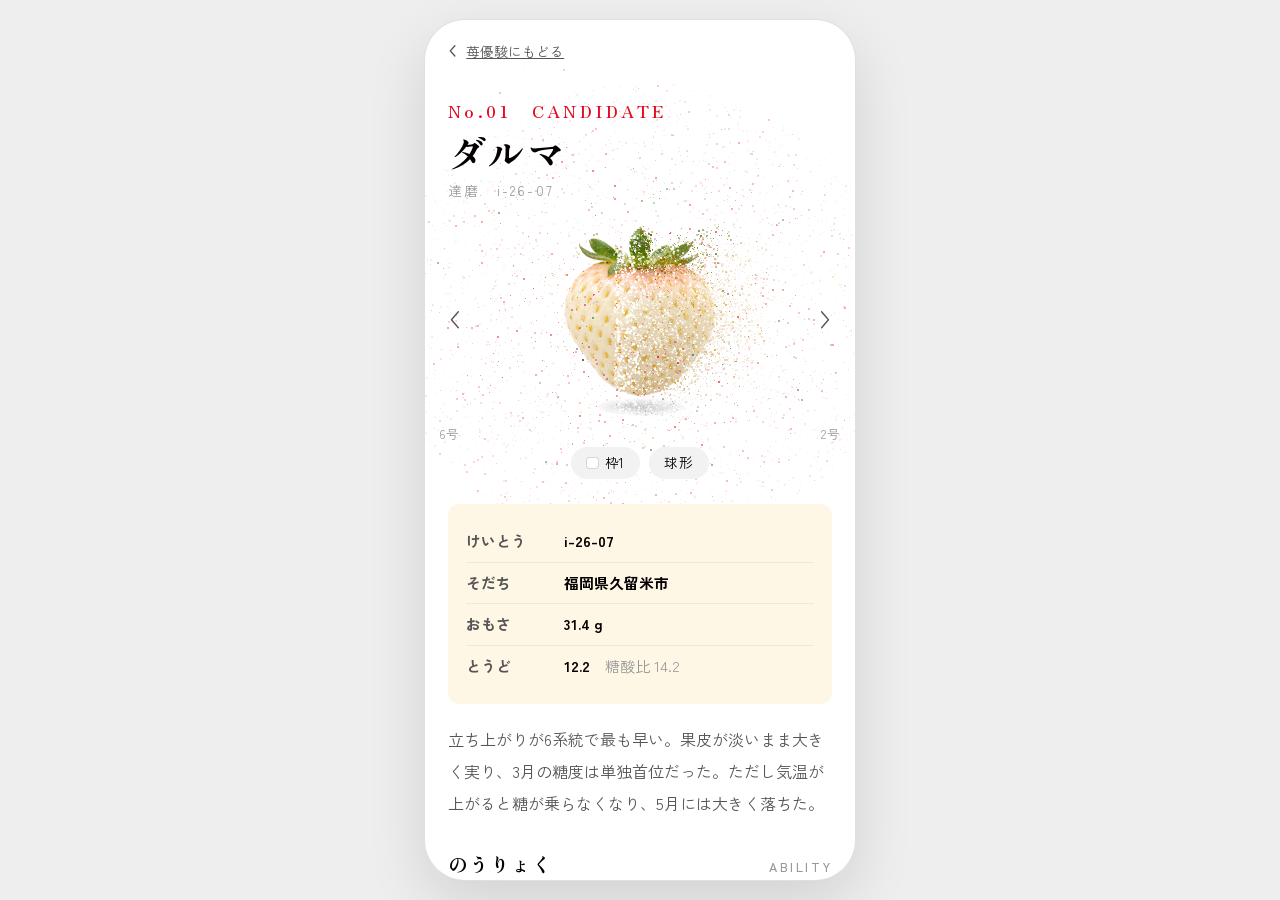
==== zukan.html @ 700eaa1a "新・いちご優駿へ全面更新：3〜5月のロングレース、順位推移タブ、いちご券 ・タイトルとタグラインを「新・いちご優駿／旬を、走り切れ。」に ・出走をダルマ・クロガネ・サクラ・カゼカオル・ミツシズク・ナデ" ====
<!DOCTYPE html>
<html lang="ja">
<head>
<meta charset="utf-8">
<meta name="viewport" content="width=device-width,initial-scale=1,viewport-fit=cover,maximum-scale=1">
<meta name="theme-color" content="#ffffff">
<title>いちごずかん ｜ 苺優駿</title>
<link rel="preconnect" href="https://fonts.googleapis.com"><link rel="preconnect" href="https://fonts.gstatic.com" crossorigin>
<link href="https://fonts.googleapis.com/css2?family=Zen+Old+Mincho:wght@700;900&family=Zen+Kaku+Gothic+New:wght@400;500;700;900&display=swap" rel="stylesheet">
<link rel="stylesheet" href="zukan.css?v=3">
</head>
<body>
<div id="shell">
  <canvas id="photo"></canvas><canvas id="field"></canvas>
  <a class="back" href="./"><svg viewBox="0 0 18 24"><path d="M12 3 4 12l8 9"/></svg>苺優駿にもどる</a>
  <div id="page"></div>
  <div id="toast"></div>
</div>
<script src="data.js?v=80"></script>
<script src="field.js?v=74"></script>
<script src="zukan.js?v=2"></script>
</body>
</html>
---- zukan.css ----
/* =========================================================================
   いちごずかん — ポケモン公式ずかんの実装を読んで、その組み方で作り直したもの
   写したのは「考え方」と寸法の作り方であって、ファイルではない。
     ・設計幅750px。全ての寸法を calc(100vw / 750 * N) で書く（本家は294箇所）
     ・能力値は連続バーではなく15個の角丸セグメント（幅18 / 高44 / 間隔9 / 半径8）
     ・空きは #f2f2f2、満ちは1色
     ・見出しラベルは固定幅170、値の帯が残りを埋める
   ========================================================================= */
:root{
  --u:calc(100vw / 750);            /* 設計幅750の1px */
  --ink:#040000; --g1:#555; --g2:#999; --g3:#ccc; --g4:#d9d9d9;
  --line:#e6e6e6; --base:#f2f2f2;
  --rd:#e40b20; --rd-d:#810813; --cream:#fff7e6;
  --sans:"Zen Kaku Gothic New","Hiragino Sans",sans-serif;
  --serif:"Zen Old Mincho",serif;
  --ez:cubic-bezier(.25,.46,.45,.94);
}
*{box-sizing:border-box;margin:0;padding:0;-webkit-tap-highlight-color:transparent}
html,body{height:100%}
body{background:#fff;color:var(--ink);font-family:var(--sans);line-height:1.8;
  -webkit-font-smoothing:antialiased;font-feature-settings:"palt" 1;overscroll-behavior:none}
button{font:inherit;color:inherit;background:none;border:0;cursor:pointer;touch-action:manipulation}
img{max-width:100%;display:block}

#shell{position:relative;width:100%;max-width:430px;margin:0 auto;min-height:100dvh;background:#fff}
@media(min-width:900px){
  body{display:flex;align-items:center;justify-content:center;background:#eee;padding:20px 0}
  #shell{min-height:0;height:min(900px,calc(100dvh - 40px));border-radius:40px;overflow-y:auto;
    box-shadow:0 0 0 1px #e0e0e0,0 22px 60px rgba(0,0,0,.12)}
  #shell::-webkit-scrollbar{display:none}
  :root{--u:calc(430px / 750)}
}
#photo,#field{position:fixed;inset:0;width:100%;height:100%;display:block;pointer-events:none;z-index:2}
@media(min-width:900px){#photo,#field{position:absolute}}

/* ── ヘッダ：番号と名前（本家は上に -140 引き上げて画像と重ねる） ── */
.head{position:relative;z-index:5;padding:calc(var(--u) * 44) calc(var(--u) * 40) 0}
.head .no{font-family:var(--serif);font-size:calc(var(--u) * 30);letter-spacing:.2em;color:var(--rd);font-weight:700}
.head .nm{font-family:var(--serif);font-size:calc(var(--u) * 66);font-weight:900;letter-spacing:.04em;line-height:1.2;margin-top:calc(var(--u) * 4)}
.head .kj{font-size:calc(var(--u) * 24);letter-spacing:.16em;color:var(--g2);margin-top:calc(var(--u) * 6)}

/* ── 図版：本家は width 450 を中央に、左右に前後ボタン ── */
.hero{position:relative;z-index:5;height:calc(var(--u) * 430);margin-top:calc(var(--u) * -10)}
.hero .stage{position:absolute;left:calc(var(--u) * 150);right:calc(var(--u) * 150);top:calc(var(--u) * 10);bottom:calc(var(--u) * 20)}
.arw{position:absolute;top:50%;margin-top:calc(var(--u) * -44);z-index:8;
  width:calc(var(--u) * 88);height:calc(var(--u) * 88);border-radius:50%;
  display:flex;align-items:center;justify-content:center;color:var(--g1);
  transition:background .2s var(--ez),transform .12s var(--ez)}
.arw:active{background:var(--base);transform:scale(.9)}
.arw.l{left:calc(var(--u) * 10)}.arw.r{right:calc(var(--u) * 10)}
.arw svg{width:calc(var(--u) * 26);height:calc(var(--u) * 34);fill:none;stroke:currentColor;stroke-width:2.4;stroke-linecap:round;stroke-linejoin:round}
.pn{position:absolute;bottom:calc(var(--u) * -4);font-size:calc(var(--u) * 22);color:var(--g2);letter-spacing:.1em}
.pn.l{left:calc(var(--u) * 24)}.pn.r{right:calc(var(--u) * 24)}

/* ── 枠番チップ（本家のタイプ表記） ── */
.types{position:relative;z-index:5;display:flex;justify-content:center;gap:calc(var(--u) * 16);margin-top:calc(var(--u) * 6)}
.types span{display:inline-flex;align-items:center;gap:calc(var(--u) * 10);
  height:calc(var(--u) * 56);padding:0 calc(var(--u) * 26);border-radius:calc(var(--u) * 28);
  background:var(--base);font-size:calc(var(--u) * 24);letter-spacing:.06em}
.types i{width:calc(var(--u) * 22);height:calc(var(--u) * 22);border-radius:calc(var(--u) * 6);
  box-shadow:inset 0 0 0 1px rgba(0,0,0,.16)}

/* ── 分類の表（本家：ぶんるい／たかさ／おもさ） ── */
.spec{position:relative;z-index:5;margin:calc(var(--u) * 44) calc(var(--u) * 40) 0;
  background:var(--cream);border-radius:calc(var(--u) * 20);padding:calc(var(--u) * 30) calc(var(--u) * 32)}
.spec dl{display:flex;font-size:calc(var(--u) * 26);padding:calc(var(--u) * 12) 0}
.spec dl+dl{border-top:1px solid rgba(0,0,0,.06)}
.spec dt{width:calc(var(--u) * 170);flex:0 0 auto;font-weight:700;color:var(--g1)}
.spec dd{font-weight:700}
.desc{position:relative;z-index:5;margin:calc(var(--u) * 34) calc(var(--u) * 40) 0;
  font-size:calc(var(--u) * 28);line-height:2;color:var(--g1)}

/* ── 能力値：15個の角丸セグメント ── */
.stats{position:relative;z-index:5;margin:calc(var(--u) * 46) calc(var(--u) * 40) 0}
.ttl{font-family:var(--serif);font-size:calc(var(--u) * 34);font-weight:900;letter-spacing:.1em;
  padding-bottom:calc(var(--u) * 18);border-bottom:calc(var(--u) * 4) solid var(--ink);
  display:flex;align-items:baseline;justify-content:space-between}
.ttl em{font-style:normal;font-family:var(--sans);font-size:calc(var(--u) * 22);letter-spacing:.2em;color:var(--g2);font-weight:500}
.srow{display:flex;align-items:center;margin-top:calc(var(--u) * 30);font-size:calc(var(--u) * 32)}
.srow .k{width:calc(var(--u) * 170);flex:0 0 auto;font-weight:700}
.srow .cells{display:flex;flex:1}
.srow .cells i{width:calc(var(--u) * 18);height:calc(var(--u) * 44);border-radius:calc(var(--u) * 8);
  margin-right:calc(var(--u) * 9);background:var(--base);
  transform:scaleY(.3);opacity:0;transition:transform .34s var(--ez),opacity .2s var(--ez),background .34s var(--ez)}
.srow .cells i.on{transform:none;opacity:1}
.srow .cells i.fill{background:var(--rd)}
.srow .v{width:calc(var(--u) * 66);text-align:right;font-weight:700;font-variant-numeric:tabular-nums}

/* ── 血統（本家の進化系統） ── */
.evo{position:relative;z-index:5;margin:calc(var(--u) * 56) calc(var(--u) * 40) 0}
.chain{display:flex;align-items:center;justify-content:space-between;margin-top:calc(var(--u) * 34)}
.pod{text-align:center;width:calc(var(--u) * 190)}
.pod .ph{width:calc(var(--u) * 150);height:calc(var(--u) * 150);border-radius:50%;margin:0 auto;
  background:#fff center/76% no-repeat;box-shadow:inset 0 0 0 1px var(--line)}
.pod.me .ph{width:calc(var(--u) * 190);height:calc(var(--u) * 190);
  box-shadow:inset 0 0 0 calc(var(--u) * 5) var(--rd),0 0 0 calc(var(--u) * 14) rgba(228,11,32,.07)}
.pod .cap{font-size:calc(var(--u) * 22);color:var(--g2);margin-bottom:calc(var(--u) * 10)}
.pod .nm{font-size:calc(var(--u) * 22);letter-spacing:.08em;color:var(--g1);margin-top:calc(var(--u) * 12);line-height:1.5}
.pod.me .nm{font-family:var(--serif);font-size:calc(var(--u) * 32);color:var(--rd);font-weight:700}
.arrow{flex:1;height:calc(var(--u) * 2);background:var(--g4);position:relative;margin:0 calc(var(--u) * 6);
  margin-bottom:calc(var(--u) * 40)}
.arrow::after{content:"";position:absolute;right:0;top:calc(var(--u) * -5);
  border:calc(var(--u) * 6) solid transparent;border-left-color:var(--g4)}
.arrow.l::after{right:auto;left:0;border-left-color:transparent;border-right-color:var(--g4)}
.gp{display:flex;justify-content:space-between;margin-top:calc(var(--u) * 26);
  font-size:calc(var(--u) * 22);color:var(--g2);letter-spacing:.06em}
.gp div{width:calc(var(--u) * 300)}
.gp div:last-child{text-align:right}
.gp b{display:block;color:var(--ink);font-weight:700;font-size:calc(var(--u) * 24);letter-spacing:.1em}
.inb{margin-top:calc(var(--u) * 30);background:var(--base);border-radius:calc(var(--u) * 16);
  padding:calc(var(--u) * 24) calc(var(--u) * 28);font-size:calc(var(--u) * 24);
  display:flex;justify-content:space-between;align-items:baseline}
.inb b{font-family:var(--serif);font-size:calc(var(--u) * 34);font-weight:700}

/* ── 育種者 ── */
.brd{position:relative;z-index:5;margin:calc(var(--u) * 56) calc(var(--u) * 40) 0}
.bwrap{display:flex;gap:calc(var(--u) * 28);margin-top:calc(var(--u) * 32)}
.bwrap .ph{width:calc(var(--u) * 230);height:calc(var(--u) * 320);flex:0 0 auto;
  border-radius:calc(var(--u) * 16);background:var(--base) center/cover no-repeat}
.bwrap .nm{font-family:var(--serif);font-size:calc(var(--u) * 40);font-weight:900;letter-spacing:.06em;line-height:1.2}
.bwrap .ro{font-size:calc(var(--u) * 18);letter-spacing:.2em;color:var(--g2);margin-top:calc(var(--u) * 6)}
.bwrap .qt{font-family:var(--serif);font-size:calc(var(--u) * 28);font-weight:700;margin-top:calc(var(--u) * 18);line-height:1.6}
.bwrap .tx{font-size:calc(var(--u) * 24);line-height:1.9;color:var(--g1);margin-top:calc(var(--u) * 14)}

/* ── 下の操作 ── */
.foot{position:relative;z-index:5;margin:calc(var(--u) * 56) calc(var(--u) * 40) calc(var(--u) * 60)}
.own{display:flex;align-items:center;justify-content:center;position:relative;width:100%;
  height:calc(var(--u) * 116);border-radius:calc(var(--u) * 58);background:var(--rd);color:#fff;
  font-size:calc(var(--u) * 32);font-weight:700;letter-spacing:.08em;
  box-shadow:0 calc(var(--u) * 16) calc(var(--u) * 40) rgba(228,11,32,.22);
  transition:transform .12s var(--ez)}
.own:active{transform:scale(.975)}
.own .ar{position:absolute;right:calc(var(--u) * 44);font-weight:400}
.nav2{display:flex;justify-content:space-between;margin-top:calc(var(--u) * 30)}
.nav2 button{display:flex;align-items:center;gap:calc(var(--u) * 12);min-height:calc(var(--u) * 88);
  font-size:calc(var(--u) * 24);color:var(--g1);padding:0 calc(var(--u) * 8)}
.nav2 svg{width:calc(var(--u) * 18);height:calc(var(--u) * 24);fill:none;stroke:currentColor;stroke-width:2.4;stroke-linecap:round;stroke-linejoin:round}
.back{position:relative;z-index:6;display:flex;align-items:center;gap:calc(var(--u) * 14);
  width:max-content;min-height:calc(var(--u) * 88);
  padding:calc(var(--u) * 20) calc(var(--u) * 40) 0;font-size:calc(var(--u) * 24);color:var(--g1);
  -webkit-tap-highlight-color:transparent;transition:opacity .12s var(--ez)}
.back:active{opacity:.45}
.back svg{width:calc(var(--u) * 18);height:calc(var(--u) * 24);fill:none;stroke:currentColor;stroke-width:2.4;stroke-linecap:round;stroke-linejoin:round}
#toast{position:fixed;left:50%;bottom:calc(var(--u) * 60);transform:translate(-50%,10px);z-index:40;
  background:var(--ink);color:#fff;border-radius:999px;padding:calc(var(--u) * 24) calc(var(--u) * 44);
  font-size:calc(var(--u) * 24);opacity:0;pointer-events:none;transition:.24s var(--ez)}
#toast.on{opacity:1;transform:translate(-50%,0)}
@media(min-width:900px){#toast{position:absolute}}
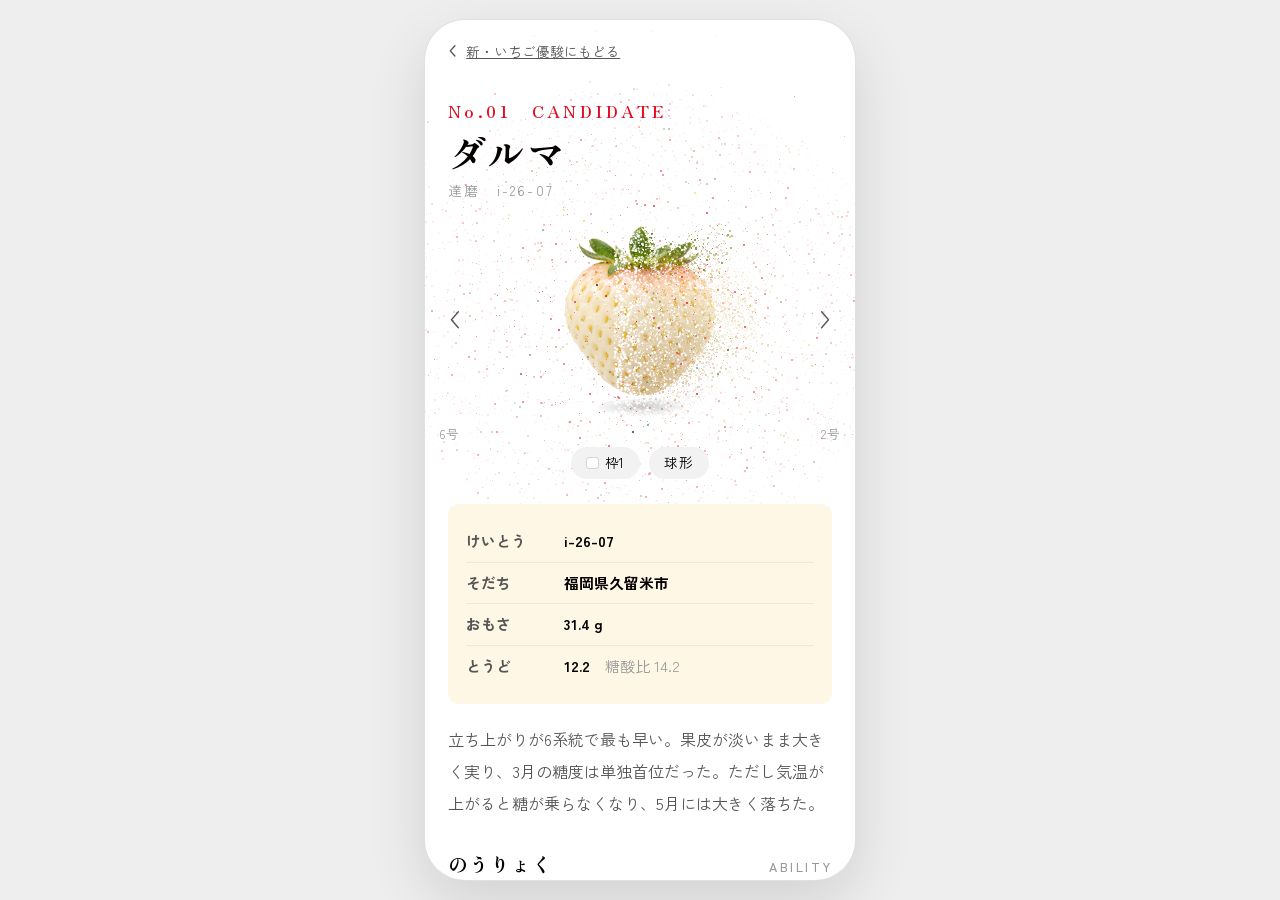
==== commit 89d6e683: "ずかん側の表記も新・いちご優駿に合わせる Co-Authored-By: Claude Opus 5 <noreply@anthropic.com>" ====
--- a/zukan.html
+++ b/zukan.html
@@ -4,7 +4,7 @@
 <meta charset="utf-8">
 <meta name="viewport" content="width=device-width,initial-scale=1,viewport-fit=cover,maximum-scale=1">
 <meta name="theme-color" content="#ffffff">
-<title>いちごずかん ｜ 苺優駿</title>
+<title>いちごずかん ｜ 新・いちご優駿</title>
 <link rel="preconnect" href="https://fonts.googleapis.com"><link rel="preconnect" href="https://fonts.gstatic.com" crossorigin>
 <link href="https://fonts.googleapis.com/css2?family=Zen+Old+Mincho:wght@700;900&family=Zen+Kaku+Gothic+New:wght@400;500;700;900&display=swap" rel="stylesheet">
 <link rel="stylesheet" href="zukan.css?v=3">
@@ -12,7 +12,7 @@
 <body>
 <div id="shell">
   <canvas id="photo"></canvas><canvas id="field"></canvas>
-  <a class="back" href="./"><svg viewBox="0 0 18 24"><path d="M12 3 4 12l8 9"/></svg>苺優駿にもどる</a>
+  <a class="back" href="./"><svg viewBox="0 0 18 24"><path d="M12 3 4 12l8 9"/></svg>新・いちご優駿にもどる</a>
   <div id="page"></div>
   <div id="toast"></div>
 </div>
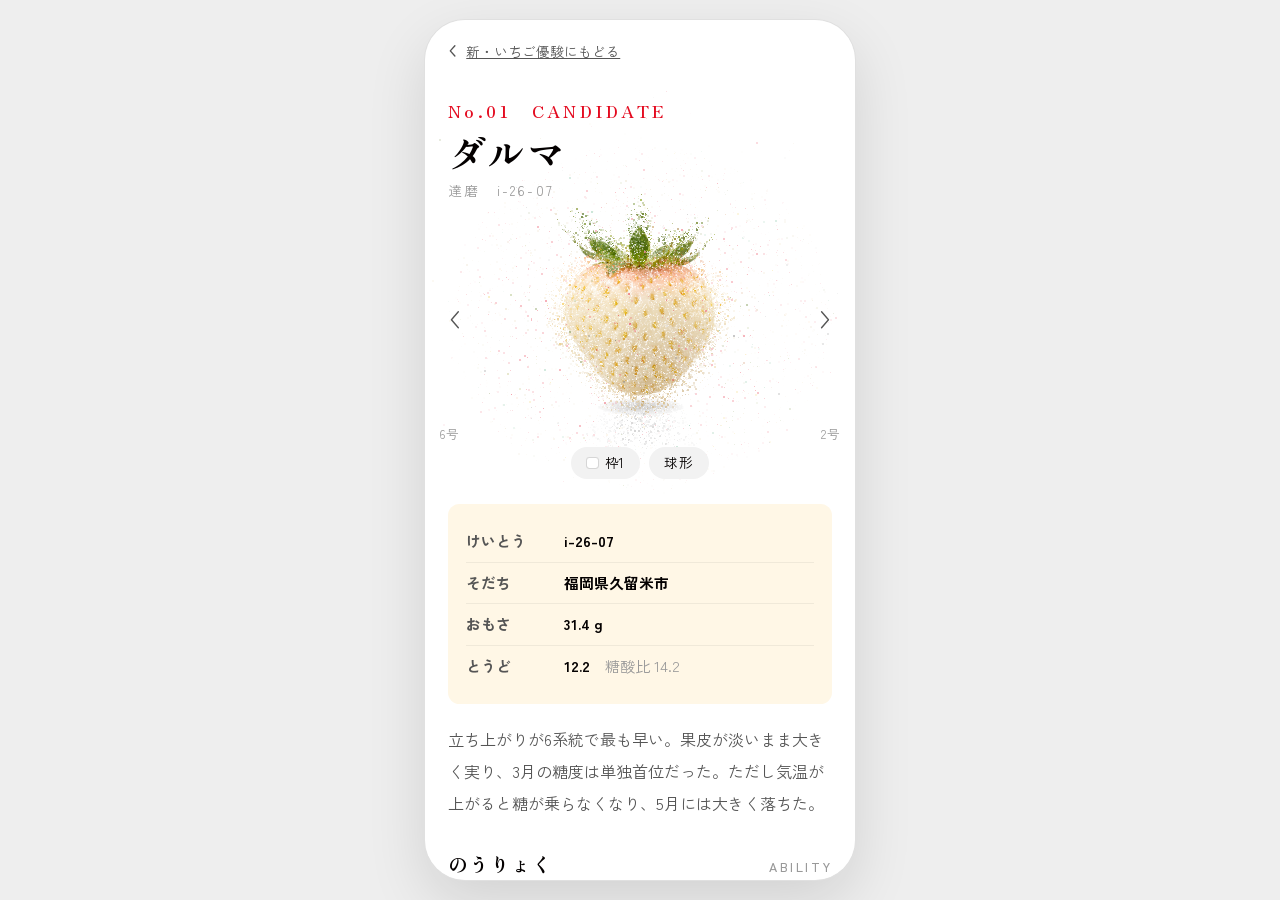
==== commit 0103b483: "読み込みを軽くする（見た目と内容は変えない） ・いちごの元画像 6.7MB → 690KB。1024pxのPNGを384pxのロスレスWebPに。   粒子エンジンは元々320pxに落として使っている" ====
--- a/zukan.html
+++ b/zukan.html
@@ -16,8 +16,8 @@
   <div id="page"></div>
   <div id="toast"></div>
 </div>
-<script src="data.js?v=80"></script>
-<script src="field.js?v=74"></script>
+<script src="data.js?v=120"></script>
+<script src="field.js?v=120"></script>
 <script src="zukan.js?v=2"></script>
 </body>
 </html>
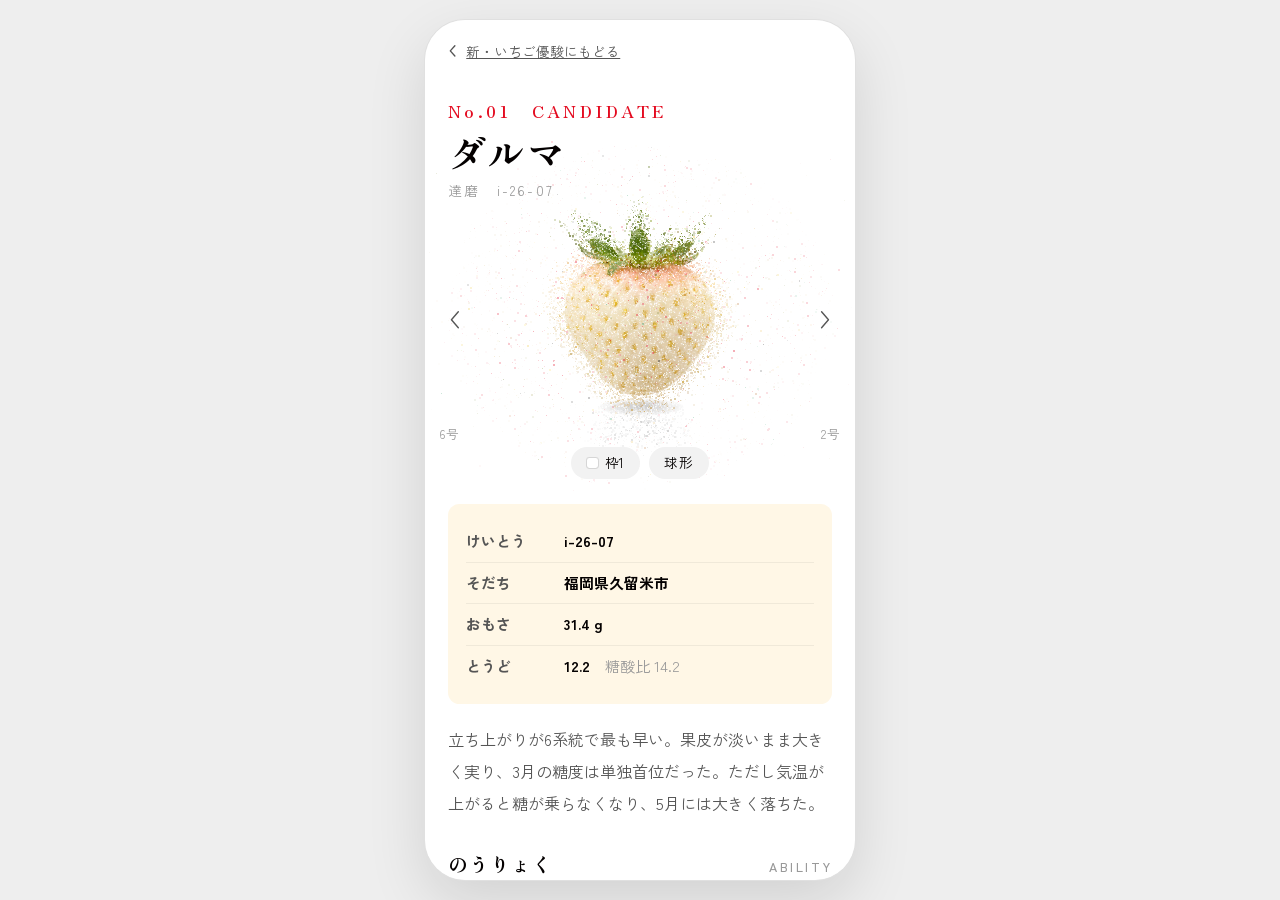
==== commit f88684c9: "いちごの元画像にアルファを持たせて、さらに小さく（690KB → 115KB） 白抜きのシルエットは元のPNGと同じ判定でアルファに焼き込み、 RGBだけ非可逆にした。シルエットはアルファが決めるので" ====
--- a/zukan.html
+++ b/zukan.html
@@ -17,7 +17,7 @@
   <div id="toast"></div>
 </div>
 <script src="data.js?v=120"></script>
-<script src="field.js?v=120"></script>
+<script src="field.js?v=121"></script>
 <script src="zukan.js?v=2"></script>
 </body>
 </html>
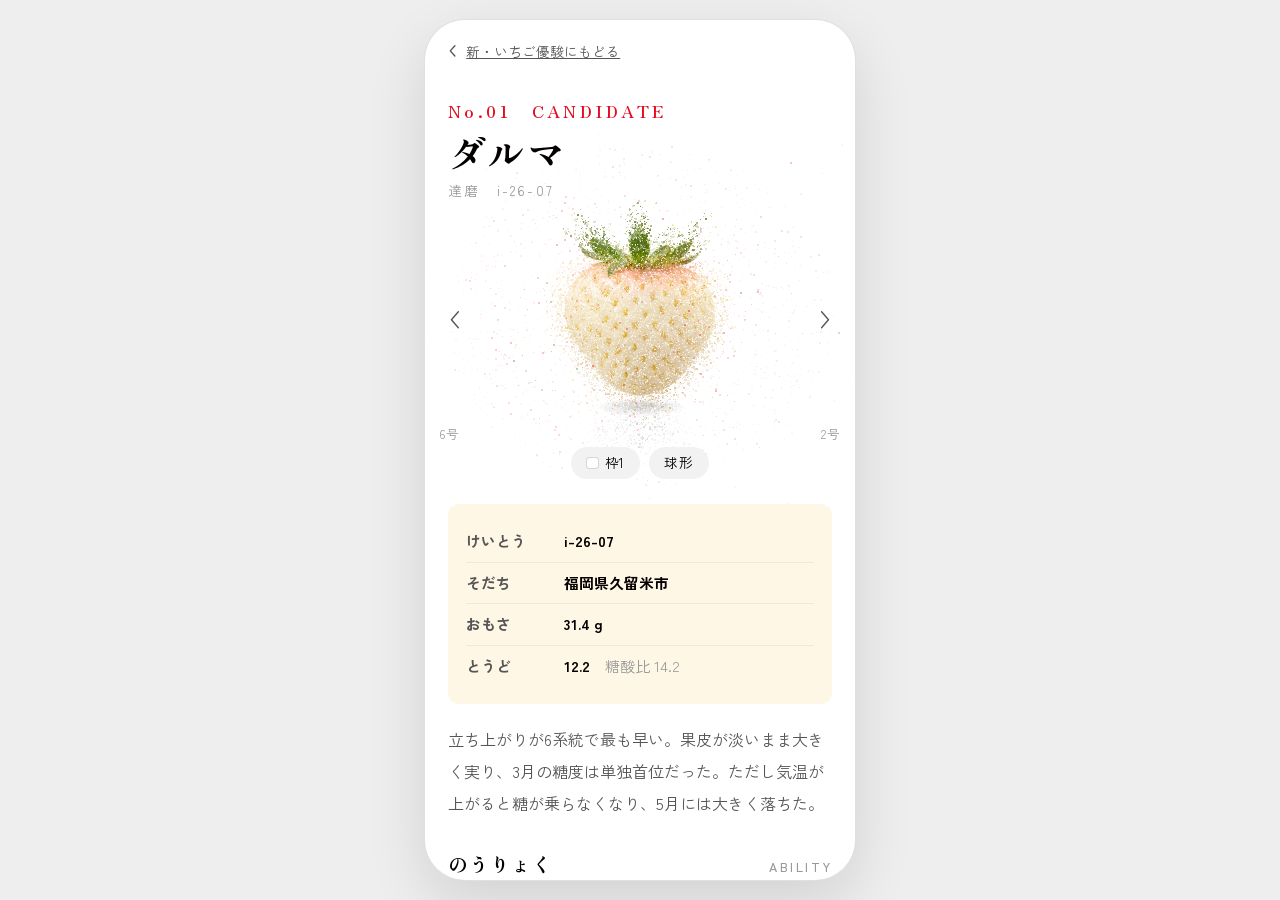
==== commit c55cae98: "フォントの読み込みを描画止めにしない／使っていない太さを外す ・Google Fontsのcssは174KBあり、これを待ってから描画していた。   preload→onloadでstylesheet" ====
--- a/zukan.html
+++ b/zukan.html
@@ -6,7 +6,8 @@
 <meta name="theme-color" content="#ffffff">
 <title>いちごずかん ｜ 新・いちご優駿</title>
 <link rel="preconnect" href="https://fonts.googleapis.com"><link rel="preconnect" href="https://fonts.gstatic.com" crossorigin>
-<link href="https://fonts.googleapis.com/css2?family=Zen+Old+Mincho:wght@700;900&family=Zen+Kaku+Gothic+New:wght@400;500;700;900&display=swap" rel="stylesheet">
+<link rel="preload" as="style" href="https://fonts.googleapis.com/css2?family=Zen+Old+Mincho:wght@700;900&amp;family=Zen+Kaku+Gothic+New:wght@400;500;700&amp;display=swap" onload="this.rel='stylesheet'">
+<noscript><link rel="stylesheet" href="https://fonts.googleapis.com/css2?family=Zen+Old+Mincho:wght@700;900&amp;family=Zen+Kaku+Gothic+New:wght@400;500;700&amp;display=swap"></noscript>
 <link rel="stylesheet" href="zukan.css?v=3">
 </head>
 <body>
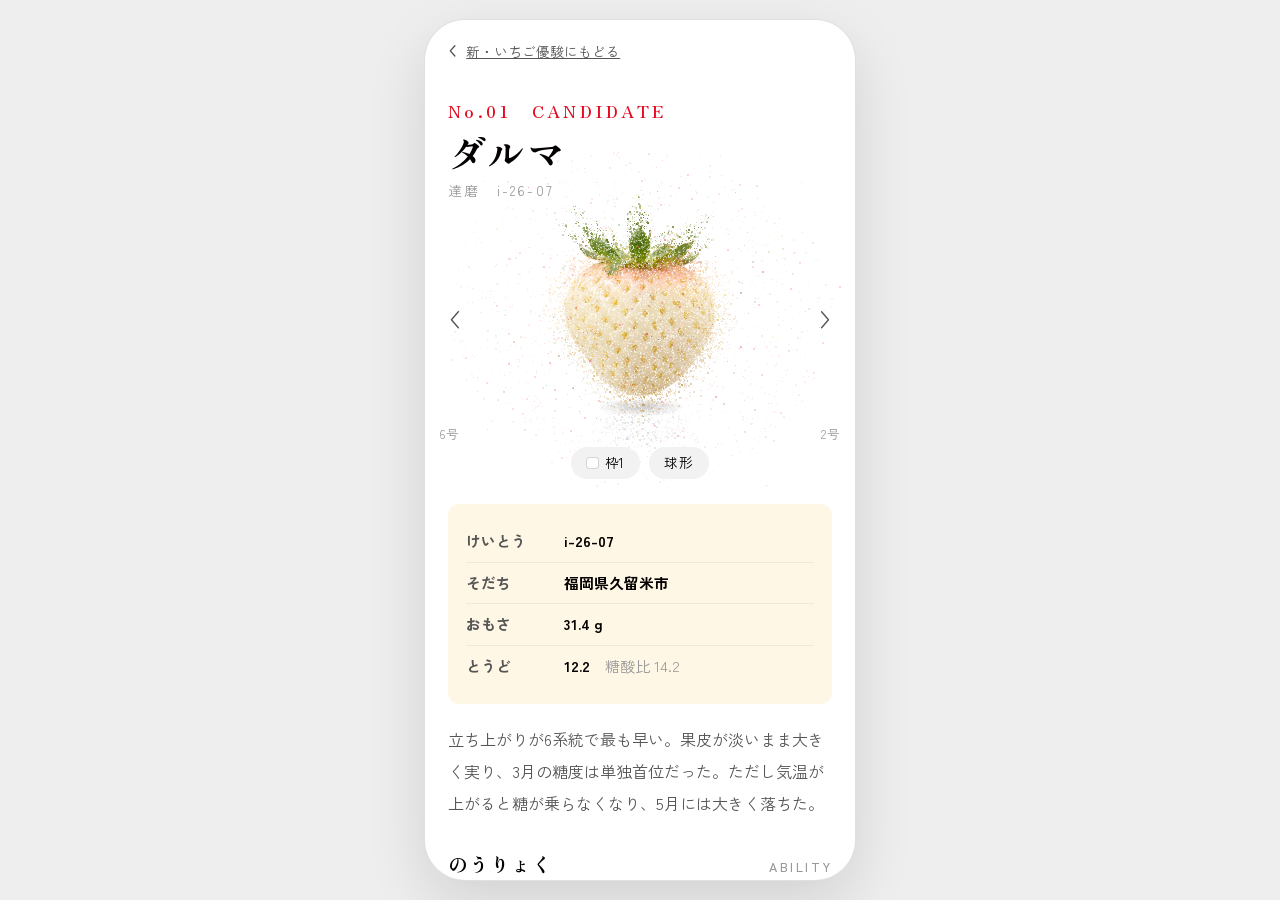
==== commit 34da2af6: "¥1,000の表示とCREDITを削除 ・購入ボタン・発券直後・クラブの説明文・READの出走条件・想定問答から金額の記述を外した ・READ末尾のCREDIT（2027／企画：桑田航希…）を削除 ・" ====
--- a/zukan.html
+++ b/zukan.html
@@ -17,7 +17,7 @@
   <div id="page"></div>
   <div id="toast"></div>
 </div>
-<script src="data.js?v=120"></script>
+<script src="data.js?v=130"></script>
 <script src="field.js?v=121"></script>
 <script src="zukan.js?v=2"></script>
 </body>
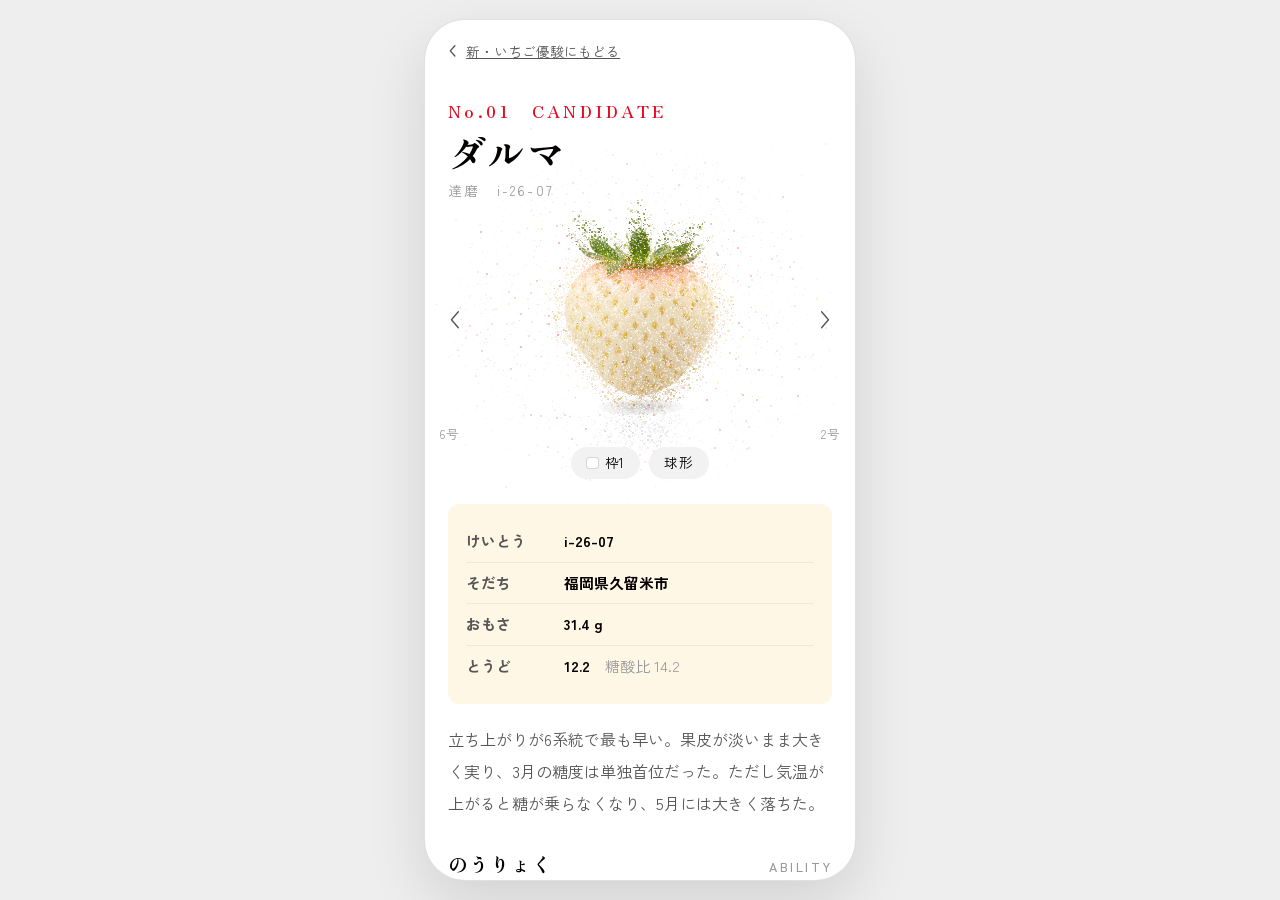
==== commit 6b7a8e3d: "端末に古いHTMLが残っていても、必ず最新版に入れ替わるようにする GitHub PagesはHTMLに max-age=600 を付けるため、一度読むと10分は古いHTMLが返り、 そのHTMLが指" ====
--- a/zukan.html
+++ b/zukan.html
@@ -17,8 +17,8 @@
   <div id="page"></div>
   <div id="toast"></div>
 </div>
-<script src="data.js?v=130"></script>
-<script src="field.js?v=121"></script>
+<script src="data.js?v=131"></script>
+<script src="field.js?v=131"></script>
 <script src="zukan.js?v=2"></script>
 </body>
 </html>
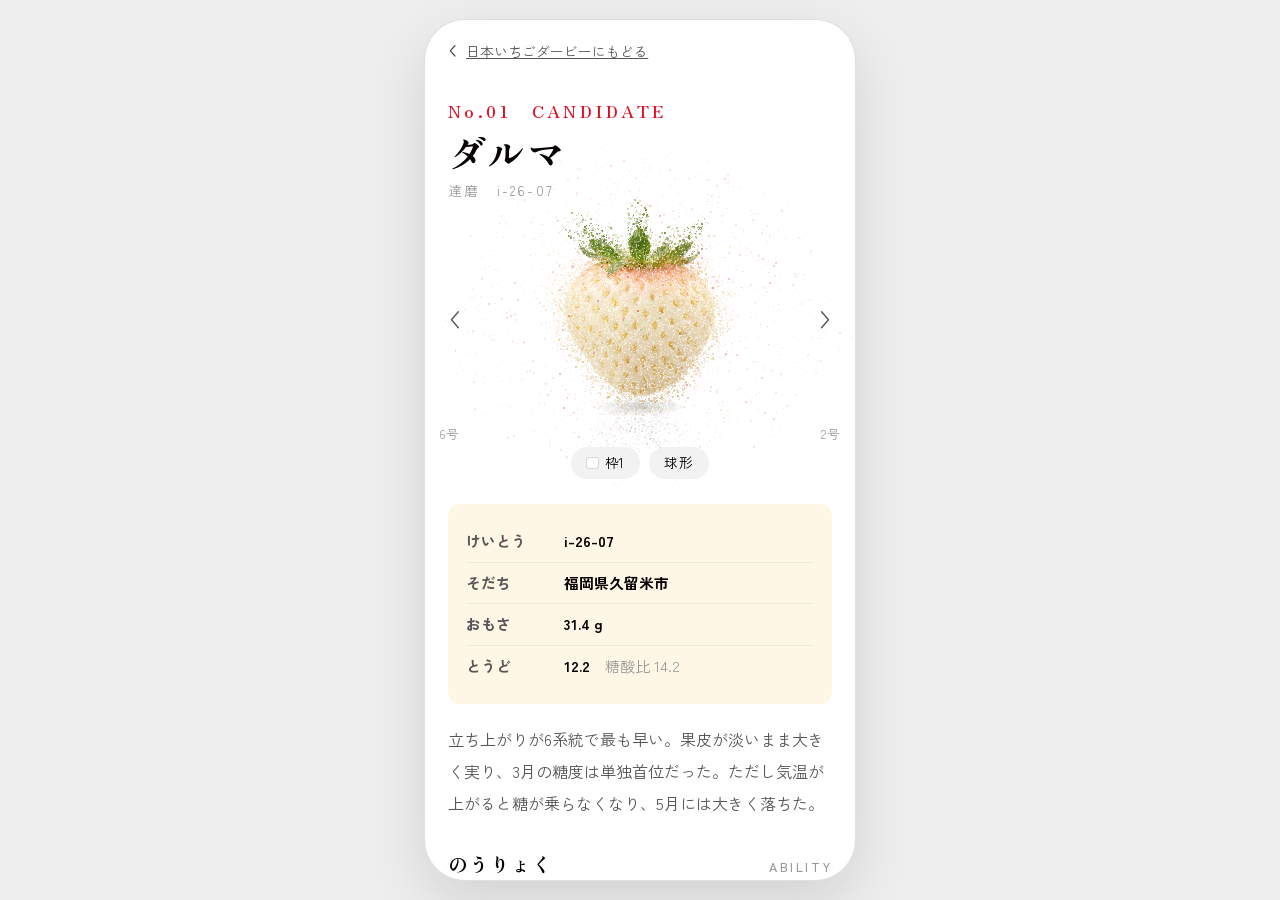
==== commit 6a62fd6d: "企画書の粒度に合わせて整理。突かれる余地のある記述を落とす ・名称を「日本いちごダービー」に戻した（印刷した券の表記と一致）。決着は5月30日 ・いちご券から金額行を削除。「合計 ★★★100口 ★★" ====
--- a/zukan.html
+++ b/zukan.html
@@ -4,7 +4,7 @@
 <meta charset="utf-8">
 <meta name="viewport" content="width=device-width,initial-scale=1,viewport-fit=cover,maximum-scale=1">
 <meta name="theme-color" content="#ffffff">
-<title>いちごずかん ｜ 新・いちご優駿</title>
+<title>いちごずかん ｜ 日本いちごダービー</title>
 <link rel="preconnect" href="https://fonts.googleapis.com"><link rel="preconnect" href="https://fonts.gstatic.com" crossorigin>
 <link rel="preload" as="style" href="https://fonts.googleapis.com/css2?family=Zen+Old+Mincho:wght@700;900&amp;family=Zen+Kaku+Gothic+New:wght@400;500;700&amp;display=swap" onload="this.rel='stylesheet'">
 <noscript><link rel="stylesheet" href="https://fonts.googleapis.com/css2?family=Zen+Old+Mincho:wght@700;900&amp;family=Zen+Kaku+Gothic+New:wght@400;500;700&amp;display=swap"></noscript>
@@ -13,12 +13,12 @@
 <body>
 <div id="shell">
   <canvas id="photo"></canvas><canvas id="field"></canvas>
-  <a class="back" href="./"><svg viewBox="0 0 18 24"><path d="M12 3 4 12l8 9"/></svg>新・いちご優駿にもどる</a>
+  <a class="back" href="./"><svg viewBox="0 0 18 24"><path d="M12 3 4 12l8 9"/></svg>日本いちごダービーにもどる</a>
   <div id="page"></div>
   <div id="toast"></div>
 </div>
-<script src="data.js?v=131"></script>
-<script src="field.js?v=131"></script>
+<script src="data.js?v=140"></script>
+<script src="field.js?v=140"></script>
 <script src="zukan.js?v=2"></script>
 </body>
 </html>
